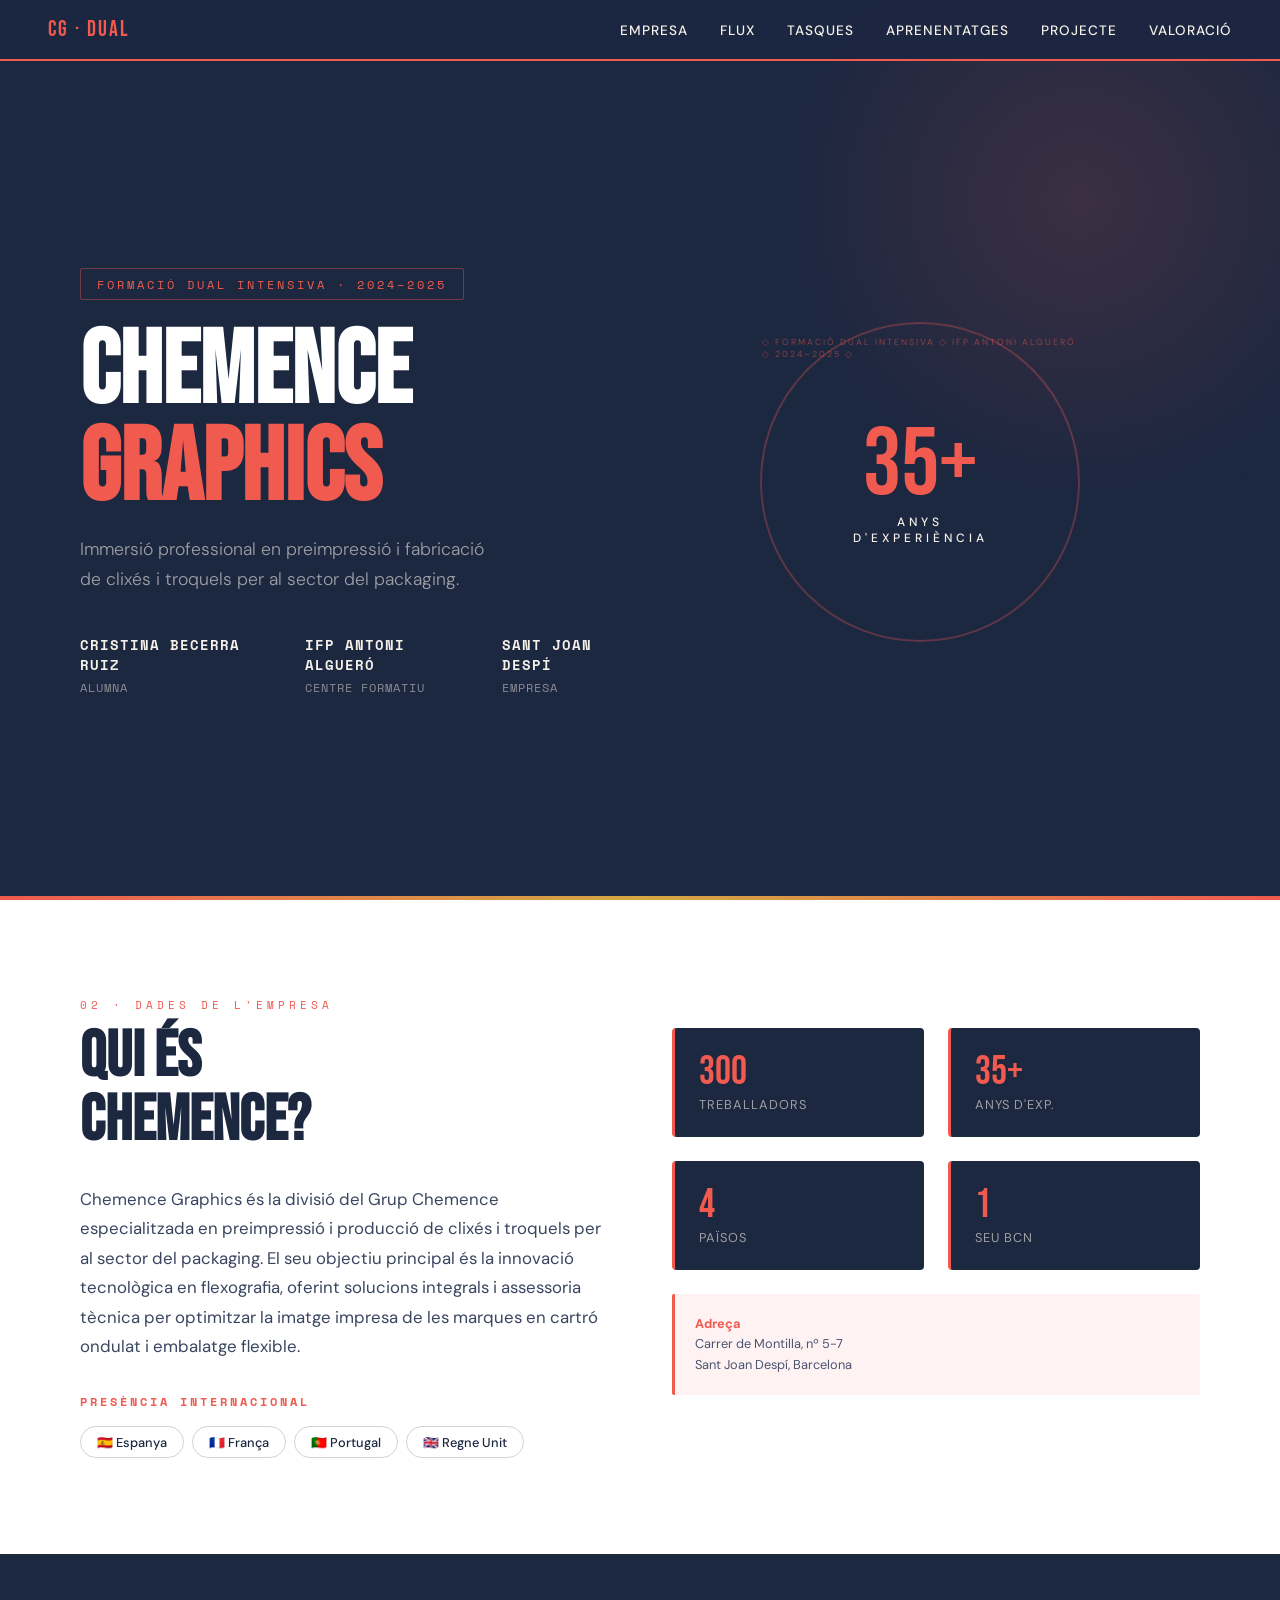
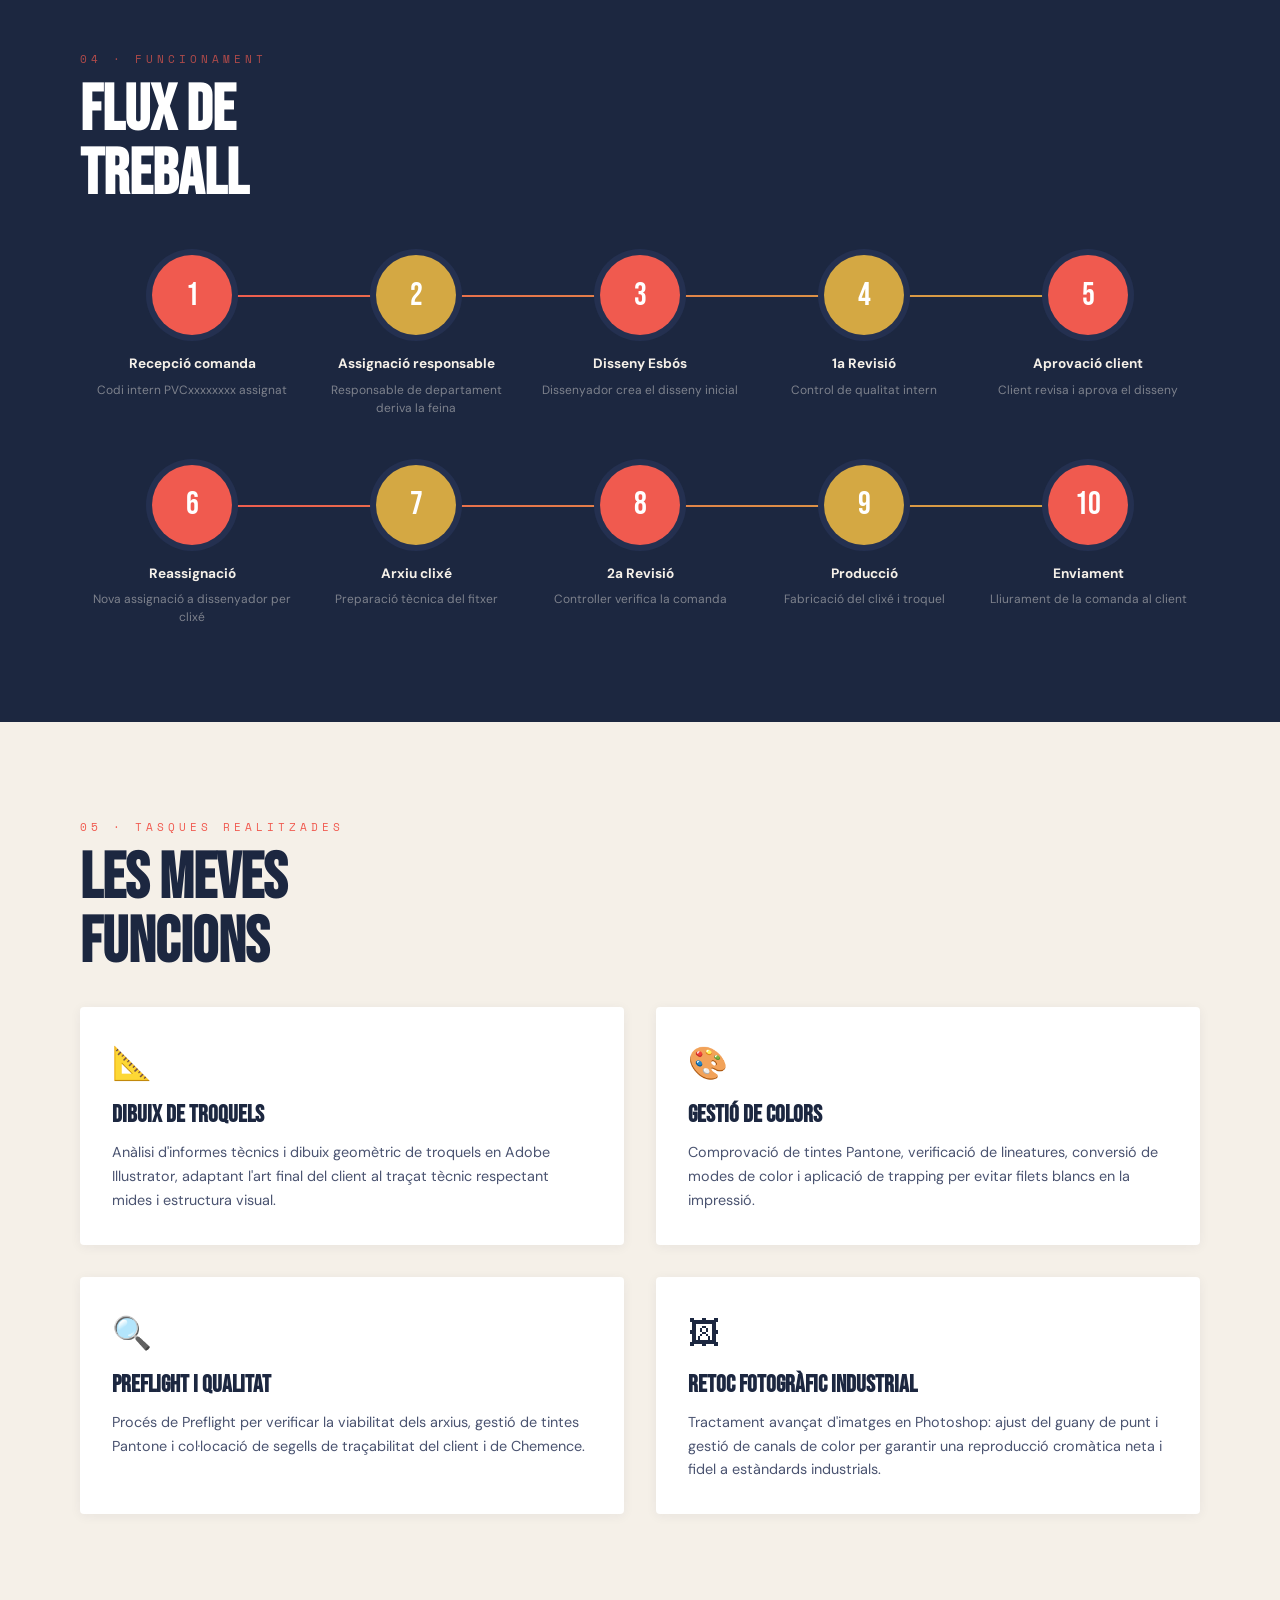
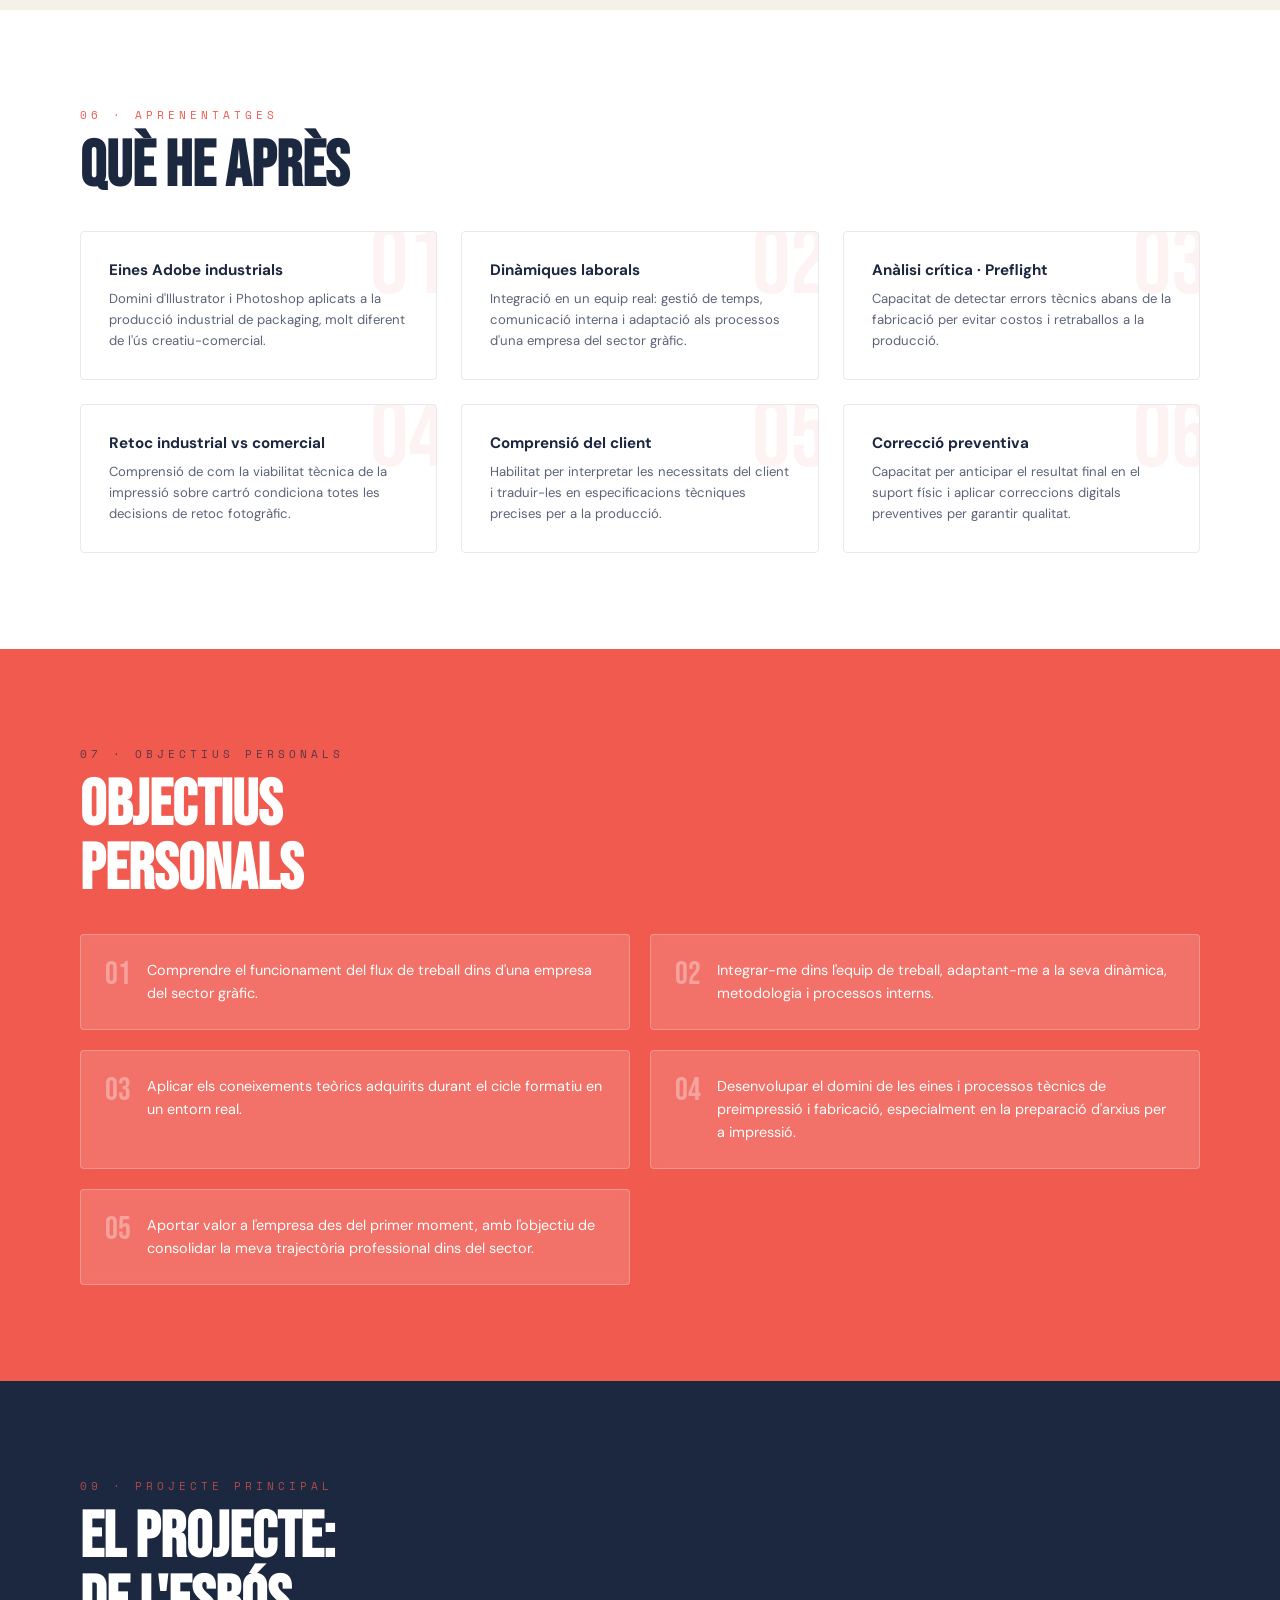
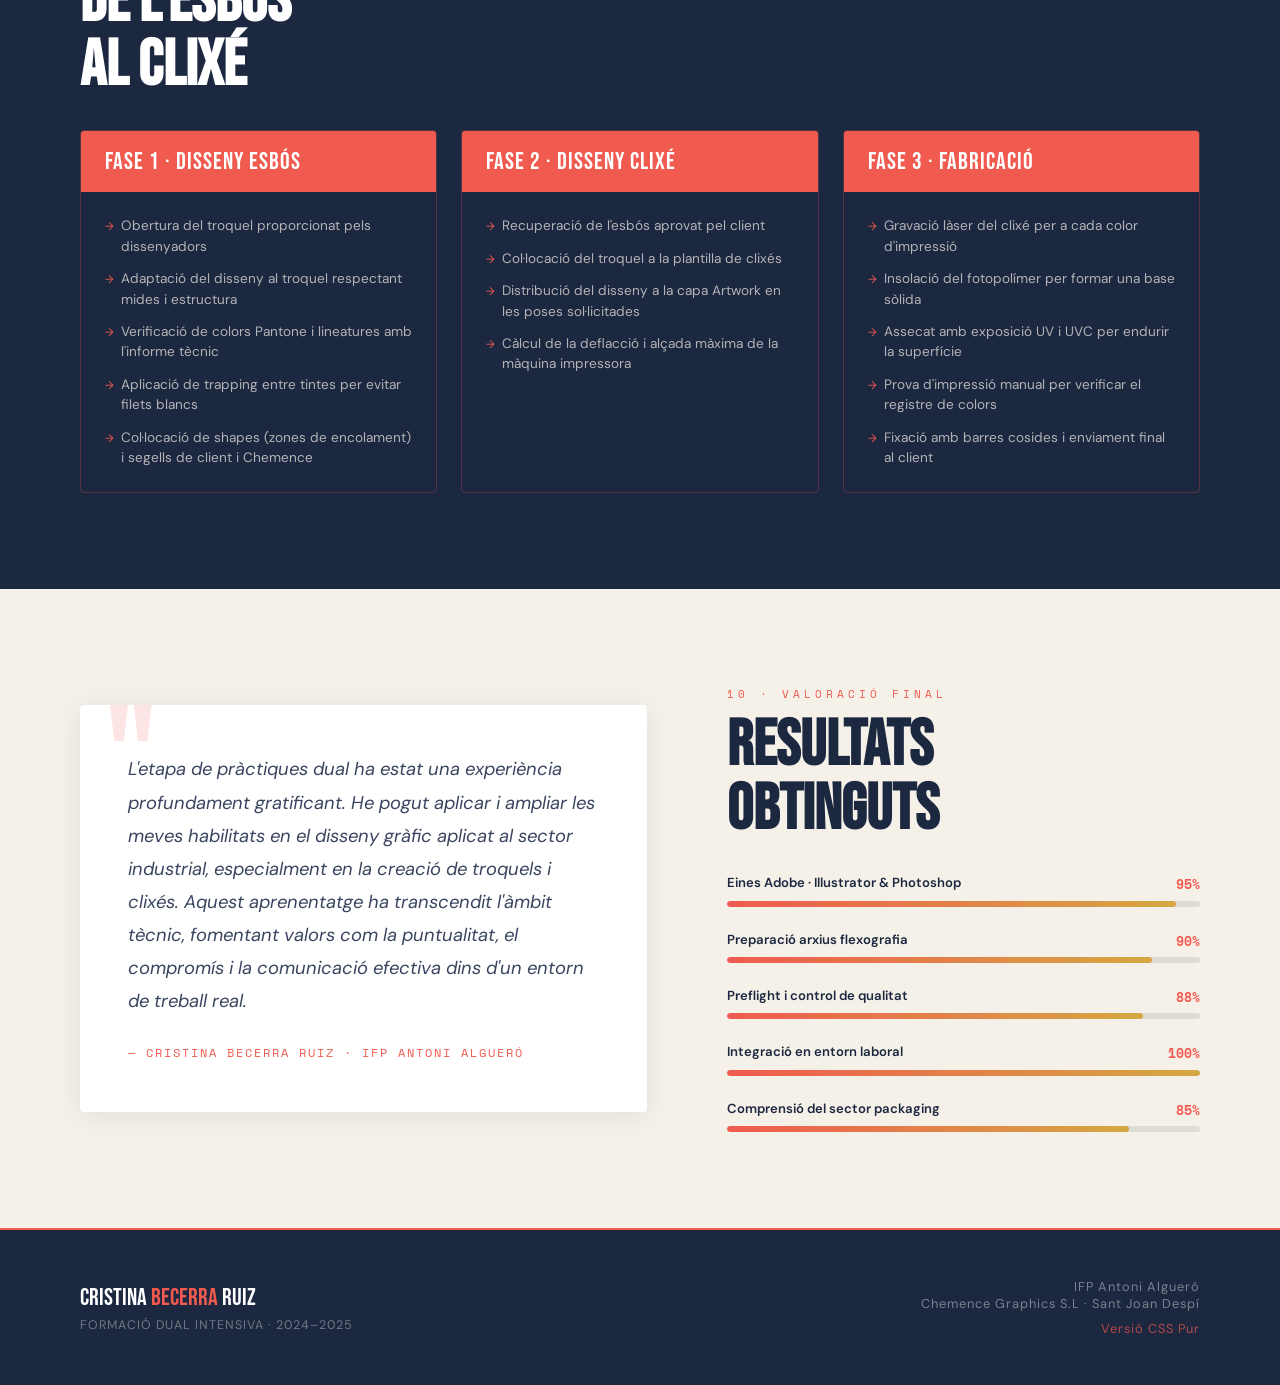
==== dual_cristina.html @ 57fed0a1 "Initial commit" ====
<!doctype html>
<html lang="ca">
  <head>
    <meta charset="UTF-8" />
    <meta name="viewport" content="width=device-width, initial-scale=1.0" />
    <title>
      Formació Dual Intensiva · Cristina Becerra · Chemence Graphics
    </title>
    <link rel="preconnect" href="https://fonts.googleapis.com" />
    <link
      href="https://fonts.googleapis.com/css2?family=Bebas+Neue&family=DM+Sans:ital,wght@0,300;0,400;0,500;0,700;1,300&family=Space+Mono:wght@400;700&display=swap"
      rel="stylesheet"
    />
    <link rel="stylesheet" href="dual_cristina.css" />
  </head>
  <body>
    <nav>
      <div class="nav-logo">CG · Dual</div>
      <ul class="nav-links">
        <li><a href="#empresa">Empresa</a></li>
        <li><a href="#flux">Flux</a></li>
        <li><a href="#tasques">Tasques</a></li>
        <li><a href="#aprenentatges">Aprenentatges</a></li>
        <li><a href="#projecte">Projecte</a></li>
        <li><a href="#valoracio">Valoració</a></li>
      </ul>
    </nav>

    <div class="scroll-dot">
      <a href="#empresa" title="Empresa"></a>
      <a href="#flux" title="Flux"></a>
      <a href="#tasques" title="Tasques"></a>
      <a href="#aprenentatges" title="Aprenentatges"></a>
      <a href="#projecte" title="Projecte"></a>
      <a href="#valoracio" title="Valoració"></a>
    </div>

    <!-- HERO -->
    <section class="hero" id="hero">
      <div class="hero-text">
        <div class="hero-tag">Formació Dual Intensiva · 2024–2025</div>
        <h1>Chemence<br /><span>Graphics</span></h1>
        <p class="hero-sub">
          Immersió professional en preimpressió i fabricació de clixés i
          troquels per al sector del packaging.
        </p>
        <div class="hero-meta">
          <div><strong>Cristina Becerra Ruiz</strong>Alumna</div>
          <div><strong>IFP Antoni Algueró</strong>Centre Formatiu</div>
          <div><strong>Sant Joan Despí</strong>Empresa</div>
        </div>
      </div>
      <div class="hero-visual">
        <div class="hero-badge">
          <div class="hero-badge-inner">
            <div class="big-num">35+</div>
            <div class="big-label">Anys<br />d'experiència</div>
          </div>
        </div>
      </div>
    </section>

    <!-- EMPRESA -->
    <section class="empresa" id="empresa">
      <div class="empresa-grid">
        <div>
          <div class="section-label">02 · Dades de l'empresa</div>
          <h2 class="section-title">Qui és<br />Chemence?</h2>
          <p class="empresa-desc">
            Chemence Graphics és la divisió del Grup Chemence especialitzada en
            preimpressió i producció de clixés i troquels per al sector del
            packaging. El seu objectiu principal és la innovació tecnològica en
            flexografia, oferint solucions integrals i assessoria tècnica per
            optimitzar la imatge impresa de les marques en cartró ondulat i
            embalatge flexible.
          </p>
          <div class="empresa-locations">
            <h4>Presència internacional</h4>
            <div class="location-tags">
              <span class="location-tag">🇪🇸 Espanya</span>
              <span class="location-tag">🇫🇷 França</span>
              <span class="location-tag">🇵🇹 Portugal</span>
              <span class="location-tag">🇬🇧 Regne Unit</span>
            </div>
          </div>
        </div>
        <div>
          <div class="empresa-stats">
            <div class="stat-card">
              <div class="stat-num">300</div>
              <div class="stat-label">Treballadors</div>
            </div>
            <div class="stat-card">
              <div class="stat-num">35+</div>
              <div class="stat-label">Anys d'exp.</div>
            </div>
            <div class="stat-card">
              <div class="stat-num">4</div>
              <div class="stat-label">Països</div>
            </div>
            <div class="stat-card">
              <div class="stat-num">1</div>
              <div class="stat-label">Seu BCN</div>
            </div>
          </div>
          <div
            style="
              margin-top: 1.5rem;
              padding: 1.25rem;
              background: rgba(240, 90, 79, 0.07);
              border-left: 3px solid var(--coral);
              border-radius: 2px;
            "
          >
            <p style="font-size: 0.8rem; color: #4a5370; line-height: 1.6">
              <strong style="color: var(--coral)">Adreça</strong><br />Carrer de
              Montilla, nº 5-7<br />Sant Joan Despí, Barcelona
            </p>
          </div>
        </div>
      </div>
    </section>

    <!-- FLUX -->
    <section class="flux" id="flux">
      <div class="section-label" style="color: rgba(240, 90, 79, 0.7)">
        04 · Funcionament
      </div>
      <h2 class="section-title">Flux de<br />treball</h2>
      <div class="flux-steps">
        <div class="flux-step">
          <div class="step-num">1</div>
          <div class="step-title">Recepció comanda</div>
          <div class="step-desc">Codi intern PVCxxxxxxxx assignat</div>
        </div>
        <div class="flux-step">
          <div class="step-num">2</div>
          <div class="step-title">Assignació responsable</div>
          <div class="step-desc">
            Responsable de departament deriva la feina
          </div>
        </div>
        <div class="flux-step">
          <div class="step-num">3</div>
          <div class="step-title">Disseny Esbós</div>
          <div class="step-desc">Dissenyador crea el disseny inicial</div>
        </div>
        <div class="flux-step">
          <div class="step-num">4</div>
          <div class="step-title">1a Revisió</div>
          <div class="step-desc">Control de qualitat intern</div>
        </div>
        <div class="flux-step">
          <div class="step-num">5</div>
          <div class="step-title">Aprovació client</div>
          <div class="step-desc">Client revisa i aprova el disseny</div>
        </div>
      </div>
      <div class="flux-steps" style="margin-top: 3rem">
        <div class="flux-step">
          <div class="step-num">6</div>
          <div class="step-title">Reassignació</div>
          <div class="step-desc">Nova assignació a dissenyador per clixé</div>
        </div>
        <div class="flux-step">
          <div class="step-num">7</div>
          <div class="step-title">Arxiu clixé</div>
          <div class="step-desc">Preparació tècnica del fitxer</div>
        </div>
        <div class="flux-step">
          <div class="step-num">8</div>
          <div class="step-title">2a Revisió</div>
          <div class="step-desc">Controller verifica la comanda</div>
        </div>
        <div class="flux-step">
          <div class="step-num">9</div>
          <div class="step-title">Producció</div>
          <div class="step-desc">Fabricació del clixé i troquel</div>
        </div>
        <div class="flux-step">
          <div class="step-num">10</div>
          <div class="step-title">Enviament</div>
          <div class="step-desc">Lliurament de la comanda al client</div>
        </div>
      </div>
    </section>

    <!-- TASQUES -->
    <section class="tasques" id="tasques">
      <div class="section-label">05 · Tasques realitzades</div>
      <h2 class="section-title">Les meves<br />funcions</h2>
      <div class="tasques-grid">
        <div class="tasca-card">
          <div class="tasca-icon">📐</div>
          <h3>Dibuix de troquels</h3>
          <p>
            Anàlisi d'informes tècnics i dibuix geomètric de troquels en Adobe
            Illustrator, adaptant l'art final del client al traçat tècnic
            respectant mides i estructura visual.
          </p>
        </div>
        <div class="tasca-card">
          <div class="tasca-icon">🎨</div>
          <h3>Gestió de colors</h3>
          <p>
            Comprovació de tintes Pantone, verificació de lineatures, conversió
            de modes de color i aplicació de trapping per evitar filets blancs
            en la impressió.
          </p>
        </div>
        <div class="tasca-card">
          <div class="tasca-icon">🔍</div>
          <h3>Preflight i qualitat</h3>
          <p>
            Procés de Preflight per verificar la viabilitat dels arxius, gestió
            de tintes Pantone i col·locació de segells de traçabilitat del
            client i de Chemence.
          </p>
        </div>
        <div class="tasca-card">
          <div class="tasca-icon">🖼</div>
          <h3>Retoc fotogràfic industrial</h3>
          <p>
            Tractament avançat d'imatges en Photoshop: ajust del guany de punt i
            gestió de canals de color per garantir una reproducció cromàtica
            neta i fidel a estàndards industrials.
          </p>
        </div>
      </div>
    </section>

    <!-- APRENENTATGES -->
    <section class="aprenentatges" id="aprenentatges">
      <div class="section-label">06 · Aprenentatges</div>
      <h2 class="section-title">Què he après</h2>
      <div class="aprenen-list">
        <div class="aprenen-item" data-num="01">
          <h4>Eines Adobe industrials</h4>
          <p>
            Domini d'Illustrator i Photoshop aplicats a la producció industrial
            de packaging, molt diferent de l'ús creatiu-comercial.
          </p>
        </div>
        <div class="aprenen-item" data-num="02">
          <h4>Dinàmiques laborals</h4>
          <p>
            Integració en un equip real: gestió de temps, comunicació interna i
            adaptació als processos d'una empresa del sector gràfic.
          </p>
        </div>
        <div class="aprenen-item" data-num="03">
          <h4>Anàlisi crítica · Preflight</h4>
          <p>
            Capacitat de detectar errors tècnics abans de la fabricació per
            evitar costos i retraballos a la producció.
          </p>
        </div>
        <div class="aprenen-item" data-num="04">
          <h4>Retoc industrial vs comercial</h4>
          <p>
            Comprensió de com la viabilitat tècnica de la impressió sobre cartró
            condiciona totes les decisions de retoc fotogràfic.
          </p>
        </div>
        <div class="aprenen-item" data-num="05">
          <h4>Comprensió del client</h4>
          <p>
            Habilitat per interpretar les necessitats del client i traduir-les
            en especificacions tècniques precises per a la producció.
          </p>
        </div>
        <div class="aprenen-item" data-num="06">
          <h4>Correcció preventiva</h4>
          <p>
            Capacitat per anticipar el resultat final en el suport físic i
            aplicar correccions digitals preventives per garantir qualitat.
          </p>
        </div>
      </div>
    </section>

    <!-- OBJECTIUS -->
    <section class="objectius" id="objectius">
      <div class="section-label">07 · Objectius personals</div>
      <h2 class="section-title">Objectius<br />Personals</h2>
      <div class="obj-list">
        <div class="obj-item">
          <span class="obj-num">01</span>
          <p class="obj-text">
            Comprendre el funcionament del flux de treball dins d'una empresa
            del sector gràfic.
          </p>
        </div>
        <div class="obj-item">
          <span class="obj-num">02</span>
          <p class="obj-text">
            Integrar-me dins l'equip de treball, adaptant-me a la seva dinàmica,
            metodologia i processos interns.
          </p>
        </div>
        <div class="obj-item">
          <span class="obj-num">03</span>
          <p class="obj-text">
            Aplicar els coneixements teòrics adquirits durant el cicle formatiu
            en un entorn real.
          </p>
        </div>
        <div class="obj-item">
          <span class="obj-num">04</span>
          <p class="obj-text">
            Desenvolupar el domini de les eines i processos tècnics de
            preimpressió i fabricació, especialment en la preparació d'arxius
            per a impressió.
          </p>
        </div>
        <div class="obj-item">
          <span class="obj-num">05</span>
          <p class="obj-text">
            Aportar valor a l'empresa des del primer moment, amb l'objectiu de
            consolidar la meva trajectòria professional dins del sector.
          </p>
        </div>
      </div>
    </section>

    <!-- PROJECTE -->
    <section class="projecte" id="projecte">
      <div class="section-label" style="color: rgba(240, 90, 79, 0.7)">
        09 · Projecte principal
      </div>
      <h2 class="section-title">El projecte:<br />De l'esbós<br />al clixé</h2>
      <div class="proj-phases">
        <div class="phase-card">
          <div class="phase-head">Fase 1 · Disseny Esbós</div>
          <div class="phase-body">
            <ul>
              <li>Obertura del troquel proporcionat pels dissenyadors</li>
              <li>
                Adaptació del disseny al troquel respectant mides i estructura
              </li>
              <li>
                Verificació de colors Pantone i lineatures amb l'informe tècnic
              </li>
              <li>
                Aplicació de trapping entre tintes per evitar filets blancs
              </li>
              <li>
                Col·locació de shapes (zones de encolament) i segells de client
                i Chemence
              </li>
            </ul>
          </div>
        </div>
        <div class="phase-card">
          <div class="phase-head">Fase 2 · Disseny Clixé</div>
          <div class="phase-body">
            <ul>
              <li>Recuperació de l'esbós aprovat pel client</li>
              <li>Col·locació del troquel a la plantilla de clixés</li>
              <li>
                Distribució del disseny a la capa Artwork en les poses
                sol·licitades
              </li>
              <li>
                Càlcul de la deflacció i alçada màxima de la màquina impressora
              </li>
            </ul>
          </div>
        </div>
        <div class="phase-card">
          <div class="phase-head">Fase 3 · Fabricació</div>
          <div class="phase-body">
            <ul>
              <li>Gravació làser del clixé per a cada color d'impressió</li>
              <li>Insolació del fotopolímer per formar una base sòlida</li>
              <li>Assecat amb exposició UV i UVC per endurir la superfície</li>
              <li>
                Prova d'impressió manual per verificar el registre de colors
              </li>
              <li>Fixació amb barres cosides i enviament final al client</li>
            </ul>
          </div>
        </div>
      </div>
    </section>

    <!-- VALORACIÓ -->
    <section class="valoracio" id="valoracio">
      <div class="val-quote">
        <p>
          L'etapa de pràctiques dual ha estat una experiència profundament
          gratificant. He pogut aplicar i ampliar les meves habilitats en el
          disseny gràfic aplicat al sector industrial, especialment en la
          creació de troquels i clixés. Aquest aprenentatge ha transcendit
          l'àmbit tècnic, fomentant valors com la puntualitat, el compromís i la
          comunicació efectiva dins d'un entorn de treball real.
        </p>
        <p class="val-author">— Cristina Becerra Ruiz · IFP Antoni Algueró</p>
      </div>
      <div>
        <div class="section-label">10 · Valoració final</div>
        <h2 class="section-title">Resultats<br />obtinguts</h2>
        <div class="val-metrics">
          <div class="metric-bar">
            <div class="metric-label">
              Eines Adobe · Illustrator & Photoshop <span>95%</span>
            </div>
            <div class="bar-bg">
              <div class="bar-fill" style="width: 95%"></div>
            </div>
          </div>
          <div class="metric-bar">
            <div class="metric-label">
              Preparació arxius flexografia <span>90%</span>
            </div>
            <div class="bar-bg">
              <div
                class="bar-fill"
                style="width: 90%; animation-delay: 0.1s"
              ></div>
            </div>
          </div>
          <div class="metric-bar">
            <div class="metric-label">
              Preflight i control de qualitat <span>88%</span>
            </div>
            <div class="bar-bg">
              <div
                class="bar-fill"
                style="width: 88%; animation-delay: 0.2s"
              ></div>
            </div>
          </div>
          <div class="metric-bar">
            <div class="metric-label">
              Integració en entorn laboral <span>100%</span>
            </div>
            <div class="bar-bg">
              <div
                class="bar-fill"
                style="width: 100%; animation-delay: 0.3s"
              ></div>
            </div>
          </div>
          <div class="metric-bar">
            <div class="metric-label">
              Comprensió del sector packaging <span>85%</span>
            </div>
            <div class="bar-bg">
              <div
                class="bar-fill"
                style="width: 85%; animation-delay: 0.4s"
              ></div>
            </div>
          </div>
        </div>
      </div>
    </section>

    <footer>
      <div>
        <div class="footer-brand">Cristina <span>Becerra</span> Ruiz</div>
        <p
          style="
            color: rgba(245, 240, 232, 0.4);
            font-size: 0.78rem;
            margin-top: 0.3rem;
            letter-spacing: 1px;
          "
        >
          FORMACIÓ DUAL INTENSIVA · 2024–2025
        </p>
      </div>
      <div class="footer-info">
        <p>IFP Antoni Algueró</p>
        <p>Chemence Graphics S.L · Sant Joan Despí</p>
        <p style="margin-top: 0.5rem; color: rgba(240, 90, 79, 0.7)">
          Versió CSS Pur
        </p>
      </div>
    </footer>
  </body>
</html>
---- dual_cristina.css ----
*,
*::before,
*::after {
  box-sizing: border-box;
  margin: 0;
  padding: 0;
}

:root {
  --coral: #f05a4f;
  --navy: #1c2740;
  --navy-mid: #243050;
  --cream: #f5f0e8;
  --white: #ffffff;
  --grey: #8a8fa0;
  --accent-gold: #d4a843;
}

html {
  scroll-behavior: smooth;
}

body {
  font-family: "DM Sans", sans-serif;
  background: var(--cream);
  color: var(--navy);
  overflow-x: hidden;
}

/* ── NAV ── */
nav {
  position: fixed;
  top: 0;
  left: 0;
  right: 0;
  z-index: 100;
  display: flex;
  justify-content: space-between;
  align-items: center;
  padding: 1rem 3rem;
  background: rgba(28, 39, 64, 0.97);
  backdrop-filter: blur(8px);
  border-bottom: 2px solid var(--coral);
}
.nav-logo {
  font-family: "Bebas Neue", sans-serif;
  font-size: 1.4rem;
  color: var(--coral);
  letter-spacing: 2px;
}
.nav-links {
  display: flex;
  gap: 2rem;
  list-style: none;
}
.nav-links a {
  color: var(--cream);
  text-decoration: none;
  font-size: 0.85rem;
  font-weight: 500;
  letter-spacing: 1px;
  text-transform: uppercase;
  transition: color 0.2s;
}
.nav-links a:hover {
  color: var(--coral);
}

/* ── HERO ── */
.hero {
  min-height: 100vh;
  display: grid;
  grid-template-columns: 1fr 1fr;
  align-items: center;
  background: var(--navy);
  padding: 8rem 5rem 4rem;
  position: relative;
  overflow: hidden;
}
.hero::before {
  content: "";
  position: absolute;
  top: -100px;
  right: -100px;
  width: 600px;
  height: 600px;
  background: radial-gradient(
    circle,
    rgba(240, 90, 79, 0.15) 0%,
    transparent 70%
  );
  border-radius: 50%;
}
.hero::after {
  content: "";
  position: absolute;
  bottom: 0;
  left: 0;
  right: 0;
  height: 4px;
  background: linear-gradient(
    90deg,
    var(--coral),
    var(--accent-gold),
    var(--coral)
  );
}
.hero-text {
  position: relative;
  z-index: 1;
}
.hero-tag {
  display: inline-block;
  font-family: "Space Mono", monospace;
  font-size: 0.75rem;
  letter-spacing: 3px;
  text-transform: uppercase;
  color: var(--coral);
  border: 1px solid rgba(240, 90, 79, 0.4);
  padding: 0.4rem 1rem;
  border-radius: 2px;
  margin-bottom: 1.5rem;
}
.hero h1 {
  font-family: "Bebas Neue", sans-serif;
  font-size: clamp(3.5rem, 8vw, 7rem);
  line-height: 0.95;
  color: var(--white);
  margin-bottom: 1rem;
}
.hero h1 span {
  color: var(--coral);
}
.hero-sub {
  font-size: 1.1rem;
  color: rgba(245, 240, 232, 0.6);
  font-weight: 300;
  margin-bottom: 2.5rem;
  max-width: 420px;
  line-height: 1.7;
}
.hero-meta {
  display: flex;
  gap: 2rem;
  font-family: "Space Mono", monospace;
  font-size: 0.75rem;
  color: rgba(245, 240, 232, 0.5);
  letter-spacing: 1px;
  text-transform: uppercase;
}
.hero-meta strong {
  display: block;
  color: var(--cream);
  font-size: 0.85rem;
  margin-bottom: 0.25rem;
}
.hero-visual {
  position: relative;
  z-index: 1;
  display: flex;
  justify-content: center;
  align-items: center;
}
.hero-badge {
  width: 320px;
  height: 320px;
  border: 2px solid rgba(240, 90, 79, 0.3);
  border-radius: 50%;
  display: flex;
  flex-direction: column;
  justify-content: center;
  align-items: center;
  position: relative;
  animation: rotate-ring 20s linear infinite;
}
@keyframes rotate-ring {
  from {
    transform: rotate(0deg);
  }
  to {
    transform: rotate(360deg);
  }
}
.hero-badge-inner {
  animation: rotate-ring 20s linear infinite reverse;
  text-align: center;
}
.hero-badge .big-num {
  font-family: "Bebas Neue", sans-serif;
  font-size: 6rem;
  line-height: 1;
  color: var(--coral);
}
.hero-badge .big-label {
  font-size: 0.75rem;
  letter-spacing: 4px;
  text-transform: uppercase;
  color: var(--cream);
  font-weight: 500;
}
.hero-badge::before {
  content: "◇ FORMACIÓ DUAL INTENSIVA ◇ IFP ANTONI ALGUERÓ ◇ 2024–2025 ◇ ";
  position: absolute;
  width: 100%;
  height: 100%;
  font-size: 0.55rem;
  letter-spacing: 2px;
  color: rgba(240, 90, 79, 0.5);
  /* circular text trick via clip */
  display: flex;
  justify-content: center;
  align-items: flex-start;
  padding-top: 12px;
}

/* ── SECTION BASE ── */
section {
  padding: 6rem 5rem;
}
.section-label {
  font-family: "Space Mono", monospace;
  font-size: 0.7rem;
  letter-spacing: 4px;
  text-transform: uppercase;
  color: var(--coral);
  margin-bottom: 0.75rem;
}
.section-title {
  font-family: "Bebas Neue", sans-serif;
  font-size: clamp(2.5rem, 5vw, 4.5rem);
  line-height: 1;
  margin-bottom: 2rem;
  color: var(--navy);
}

/* ── EMPRESA INFO ── */
.empresa {
  background: var(--white);
}
.empresa-grid {
  display: grid;
  grid-template-columns: 1fr 1fr;
  gap: 4rem;
  align-items: start;
}
.empresa-stats {
  display: grid;
  grid-template-columns: 1fr 1fr;
  gap: 1.5rem;
  margin-top: 2rem;
}
.stat-card {
  background: var(--navy);
  padding: 1.5rem;
  border-radius: 4px;
  border-left: 3px solid var(--coral);
}
.stat-card .stat-num {
  font-family: "Bebas Neue", sans-serif;
  font-size: 2.5rem;
  color: var(--coral);
  line-height: 1;
}
.stat-card .stat-label {
  font-size: 0.8rem;
  color: rgba(245, 240, 232, 0.6);
  letter-spacing: 1px;
  text-transform: uppercase;
  margin-top: 0.25rem;
}
.empresa-desc {
  font-size: 1.05rem;
  line-height: 1.75;
  color: #3a4560;
}
.empresa-locations {
  margin-top: 2rem;
}
.empresa-locations h4 {
  font-family: "Space Mono", monospace;
  font-size: 0.75rem;
  letter-spacing: 3px;
  text-transform: uppercase;
  color: var(--coral);
  margin-bottom: 1rem;
}
.location-tags {
  display: flex;
  flex-wrap: wrap;
  gap: 0.5rem;
}
.location-tag {
  padding: 0.4rem 1rem;
  border: 1px solid rgba(28, 39, 64, 0.2);
  border-radius: 100px;
  font-size: 0.8rem;
  color: var(--navy);
  font-weight: 500;
  transition: all 0.2s;
}
.location-tag:hover {
  background: var(--coral);
  color: white;
  border-color: var(--coral);
}

/* ── FLUX ── */
.flux {
  background: var(--navy);
}
.flux .section-title {
  color: var(--white);
}
.flux-steps {
  display: grid;
  grid-template-columns: repeat(5, 1fr);
  gap: 0;
  margin-top: 3rem;
  position: relative;
}
.flux-steps::before {
  content: "";
  position: absolute;
  top: 40px;
  left: 10%;
  right: 10%;
  height: 2px;
  background: linear-gradient(90deg, var(--coral), var(--accent-gold));
  z-index: 0;
}
.flux-step {
  display: flex;
  flex-direction: column;
  align-items: center;
  text-align: center;
  padding: 0 0.5rem;
  position: relative;
  z-index: 1;
  opacity: 0;
  transform: translateY(20px);
  animation: fadeUp 0.5s ease forwards;
}
.flux-step:nth-child(1) {
  animation-delay: 0.1s;
}
.flux-step:nth-child(2) {
  animation-delay: 0.2s;
}
.flux-step:nth-child(3) {
  animation-delay: 0.3s;
}
.flux-step:nth-child(4) {
  animation-delay: 0.4s;
}
.flux-step:nth-child(5) {
  animation-delay: 0.5s;
}
@keyframes fadeUp {
  to {
    opacity: 1;
    transform: translateY(0);
  }
}
.step-num {
  width: 80px;
  height: 80px;
  border-radius: 50%;
  background: var(--coral);
  color: white;
  font-family: "Bebas Neue", sans-serif;
  font-size: 2rem;
  display: flex;
  justify-content: center;
  align-items: center;
  margin-bottom: 1.25rem;
  position: relative;
  box-shadow: 0 0 0 6px var(--navy-mid);
}
.flux-step:nth-child(odd) .step-num {
  background: var(--coral);
}
.flux-step:nth-child(even) .step-num {
  background: var(--accent-gold);
}
.step-title {
  font-weight: 700;
  color: var(--cream);
  font-size: 0.85rem;
  margin-bottom: 0.5rem;
  line-height: 1.3;
}
.step-desc {
  font-size: 0.75rem;
  color: rgba(245, 240, 232, 0.45);
  line-height: 1.5;
}

/* ── TASQUES ── */
.tasques {
  background: var(--cream);
}
.tasques-grid {
  display: grid;
  grid-template-columns: 1fr 1fr;
  gap: 2rem;
  margin-top: 2rem;
}
.tasca-card {
  background: var(--white);
  padding: 2rem;
  border-radius: 4px;
  border-top: 3px solid transparent;
  transition:
    border-color 0.2s,
    transform 0.2s,
    box-shadow 0.2s;
  box-shadow: 0 2px 12px rgba(28, 39, 64, 0.06);
}
.tasca-card:hover {
  border-top-color: var(--coral);
  transform: translateY(-4px);
  box-shadow: 0 8px 32px rgba(28, 39, 64, 0.12);
}
.tasca-icon {
  font-size: 2rem;
  margin-bottom: 1rem;
}
.tasca-card h3 {
  font-family: "Bebas Neue", sans-serif;
  font-size: 1.5rem;
  margin-bottom: 0.75rem;
  color: var(--navy);
}
.tasca-card p {
  font-size: 0.9rem;
  color: #4a5370;
  line-height: 1.65;
}

/* ── APRENENTATGES ── */
.aprenentatges {
  background: var(--white);
}
.aprenen-list {
  display: grid;
  grid-template-columns: 1fr 1fr 1fr;
  gap: 1.5rem;
  margin-top: 2rem;
}
.aprenen-item {
  padding: 1.75rem;
  border: 1px solid rgba(28, 39, 64, 0.1);
  border-radius: 4px;
  position: relative;
  overflow: hidden;
  transition: all 0.25s;
}
.aprenen-item::before {
  content: attr(data-num);
  position: absolute;
  right: -10px;
  top: -15px;
  font-family: "Bebas Neue", sans-serif;
  font-size: 6rem;
  color: rgba(240, 90, 79, 0.07);
  line-height: 1;
  pointer-events: none;
}
.aprenen-item:hover {
  background: var(--navy);
  border-color: var(--coral);
}
.aprenen-item:hover h4 {
  color: var(--coral);
}
.aprenen-item:hover p {
  color: rgba(245, 240, 232, 0.7);
}
.aprenen-item h4 {
  font-weight: 700;
  font-size: 0.95rem;
  margin-bottom: 0.5rem;
  color: var(--navy);
  transition: color 0.25s;
}
.aprenen-item p {
  font-size: 0.82rem;
  color: #5a6378;
  line-height: 1.6;
  transition: color 0.25s;
}

/* ── OBJECTIUS ── */
.objectius {
  background: var(--coral);
}
.objectius .section-label {
  color: var(--navy);
  opacity: 0.7;
}
.objectius .section-title {
  color: var(--white);
}
.obj-list {
  display: grid;
  grid-template-columns: 1fr 1fr;
  gap: 1.25rem;
  margin-top: 2rem;
}
.obj-item {
  background: rgba(255, 255, 255, 0.15);
  border: 1px solid rgba(255, 255, 255, 0.25);
  border-radius: 4px;
  padding: 1.5rem;
  display: flex;
  gap: 1rem;
  align-items: flex-start;
  backdrop-filter: blur(4px);
  transition: background 0.2s;
}
.obj-item:hover {
  background: rgba(255, 255, 255, 0.25);
}
.obj-num {
  font-family: "Bebas Neue", sans-serif;
  font-size: 2rem;
  color: rgba(255, 255, 255, 0.35);
  line-height: 1;
  flex-shrink: 0;
}
.obj-text {
  font-size: 0.9rem;
  color: var(--white);
  line-height: 1.6;
}

/* ── PROJECTE ── */
.projecte {
  background: var(--navy);
}
.projecte .section-title {
  color: var(--white);
}
.proj-phases {
  display: grid;
  grid-template-columns: repeat(3, 1fr);
  gap: 1.5rem;
  margin-top: 2rem;
}
.phase-card {
  border: 1px solid rgba(240, 90, 79, 0.25);
  border-radius: 4px;
  overflow: hidden;
}
.phase-head {
  background: var(--coral);
  padding: 1rem 1.5rem;
  font-family: "Bebas Neue", sans-serif;
  font-size: 1.5rem;
  color: white;
  letter-spacing: 1px;
}
.phase-body {
  padding: 1.5rem;
}
.phase-body ul {
  list-style: none;
  display: flex;
  flex-direction: column;
  gap: 0.75rem;
}
.phase-body li {
  font-size: 0.85rem;
  color: rgba(245, 240, 232, 0.7);
  line-height: 1.5;
  padding-left: 1rem;
  position: relative;
}
.phase-body li::before {
  content: "→";
  position: absolute;
  left: 0;
  color: var(--coral);
  font-size: 0.7rem;
  top: 2px;
}

/* ── VALORACIÓ ── */
.valoracio {
  background: var(--cream);
  display: grid;
  grid-template-columns: 1.2fr 1fr;
  gap: 5rem;
  align-items: center;
}
.val-quote {
  position: relative;
  padding: 3rem;
  background: var(--white);
  border-radius: 4px;
  box-shadow: 0 4px 30px rgba(28, 39, 64, 0.08);
}
.val-quote::before {
  content: '"';
  font-family: "Bebas Neue", sans-serif;
  font-size: 10rem;
  color: var(--coral);
  opacity: 0.15;
  position: absolute;
  top: -1rem;
  left: 1.5rem;
  line-height: 1;
  pointer-events: none;
}
.val-quote p {
  font-size: 1.15rem;
  line-height: 1.8;
  color: #3a4560;
  font-style: italic;
  position: relative;
  z-index: 1;
}
.val-quote .val-author {
  margin-top: 1.5rem;
  font-style: normal;
  font-family: "Space Mono", monospace;
  font-size: 0.75rem;
  letter-spacing: 2px;
  text-transform: uppercase;
  color: var(--coral);
}
.val-metrics {
  display: flex;
  flex-direction: column;
  gap: 1.5rem;
}

.metric-label {
  display: flex;
  justify-content: space-between;
  font-size: 0.82rem;
  font-weight: 600;
  color: var(--navy);
  margin-bottom: 0.4rem;
}
.metric-label span {
  color: var(--coral);
  font-family: "Space Mono", monospace;
}
.bar-bg {
  height: 6px;
  background: rgba(28, 39, 64, 0.1);
  border-radius: 3px;
  overflow: hidden;
}
.bar-fill {
  height: 100%;
  border-radius: 3px;
  background: linear-gradient(90deg, var(--coral), var(--accent-gold));
  animation: grow 1.5s ease forwards;
  transform-origin: left;
}
@keyframes grow {
  from {
    transform: scaleX(0);
  }
  to {
    transform: scaleX(1);
  }
}

/* ── FOOTER ── */
footer {
  background: var(--navy);
  padding: 3rem 5rem;
  display: flex;
  justify-content: space-between;
  align-items: center;
  border-top: 2px solid var(--coral);
}
.footer-brand {
  font-family: "Bebas Neue", sans-serif;
  font-size: 1.5rem;
  color: var(--white);
}
.footer-brand span {
  color: var(--coral);
}
.footer-info {
  text-align: right;
}
.footer-info p {
  font-size: 0.8rem;
  color: rgba(245, 240, 232, 0.45);
  letter-spacing: 1px;
}
.footer-info a {
  color: var(--coral);
  text-decoration: none;
}

/* ── SCROLL INDICATOR ── */
.scroll-dot {
  position: fixed;
  right: 2rem;
  top: 50%;
  transform: translateY(-50%);
  display: flex;
  flex-direction: column;
  gap: 0.6rem;
  z-index: 99;
}
.scroll-dot a {
  width: 8px;
  height: 8px;
  border-radius: 50%;
  background: rgba(28, 39, 64, 0.2);
  display: block;
  transition: all 0.2s;
}
.scroll-dot a.active,
.scroll-dot a:hover {
  background: var(--coral);
  transform: scale(1.5);
}

@media (max-width: 900px) {
  nav {
    padding: 1rem 1.5rem;
  }
  .nav-links {
    display: none;
  }
  section {
    padding: 4rem 1.5rem;
  }
  .hero {
    grid-template-columns: 1fr;
    padding: 7rem 1.5rem 3rem;
    gap: 3rem;
  }
  .hero-visual {
    display: none;
  }
  .empresa-grid,
  .tasques-grid,
  .obj-list,
  .aprenen-list,
  .proj-phases,
  .valoracio {
    grid-template-columns: 1fr;
    gap: 2rem;
  }
  .flux-steps {
    grid-template-columns: 1fr 1fr;
  }
  .flux-steps::before {
    display: none;
  }
  footer {
    flex-direction: column;
    gap: 1.5rem;
    text-align: center;
  }
  .footer-info {
    text-align: center;
  }
  .scroll-dot {
    display: none;
  }
}
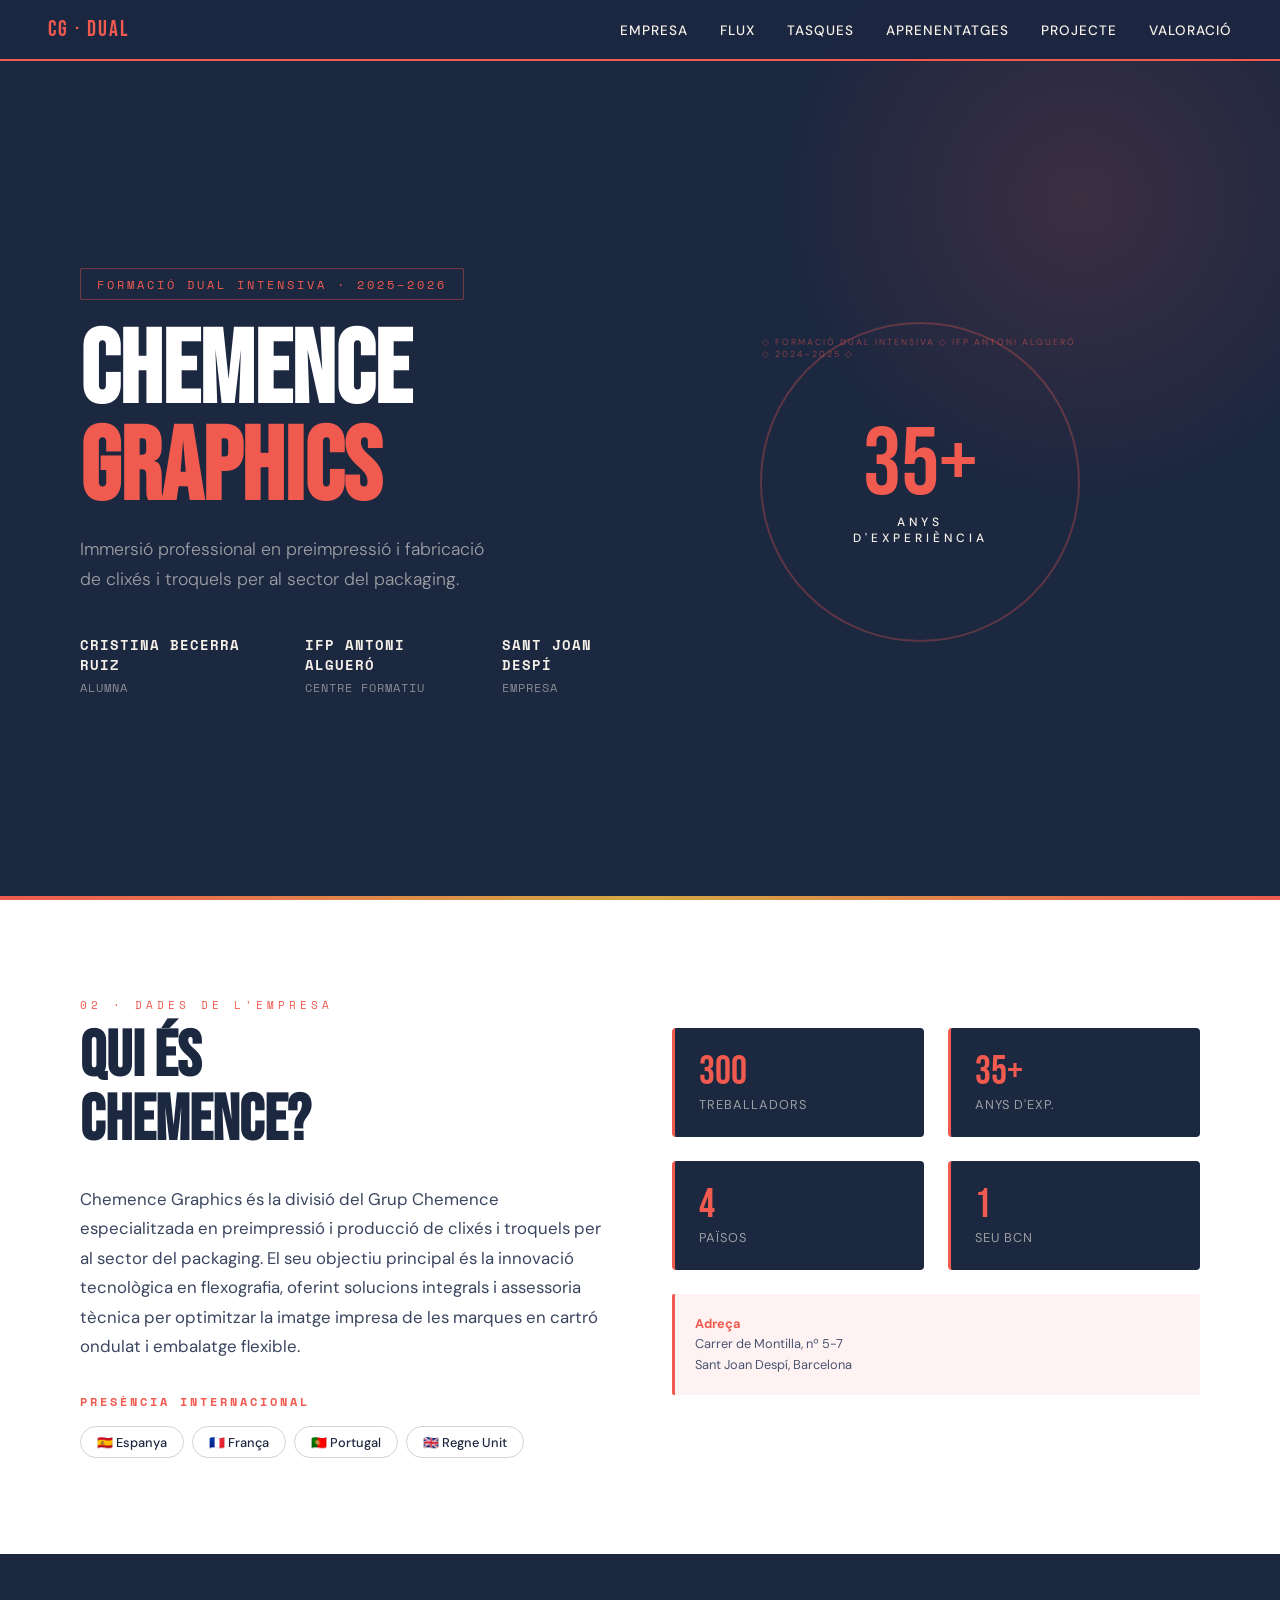
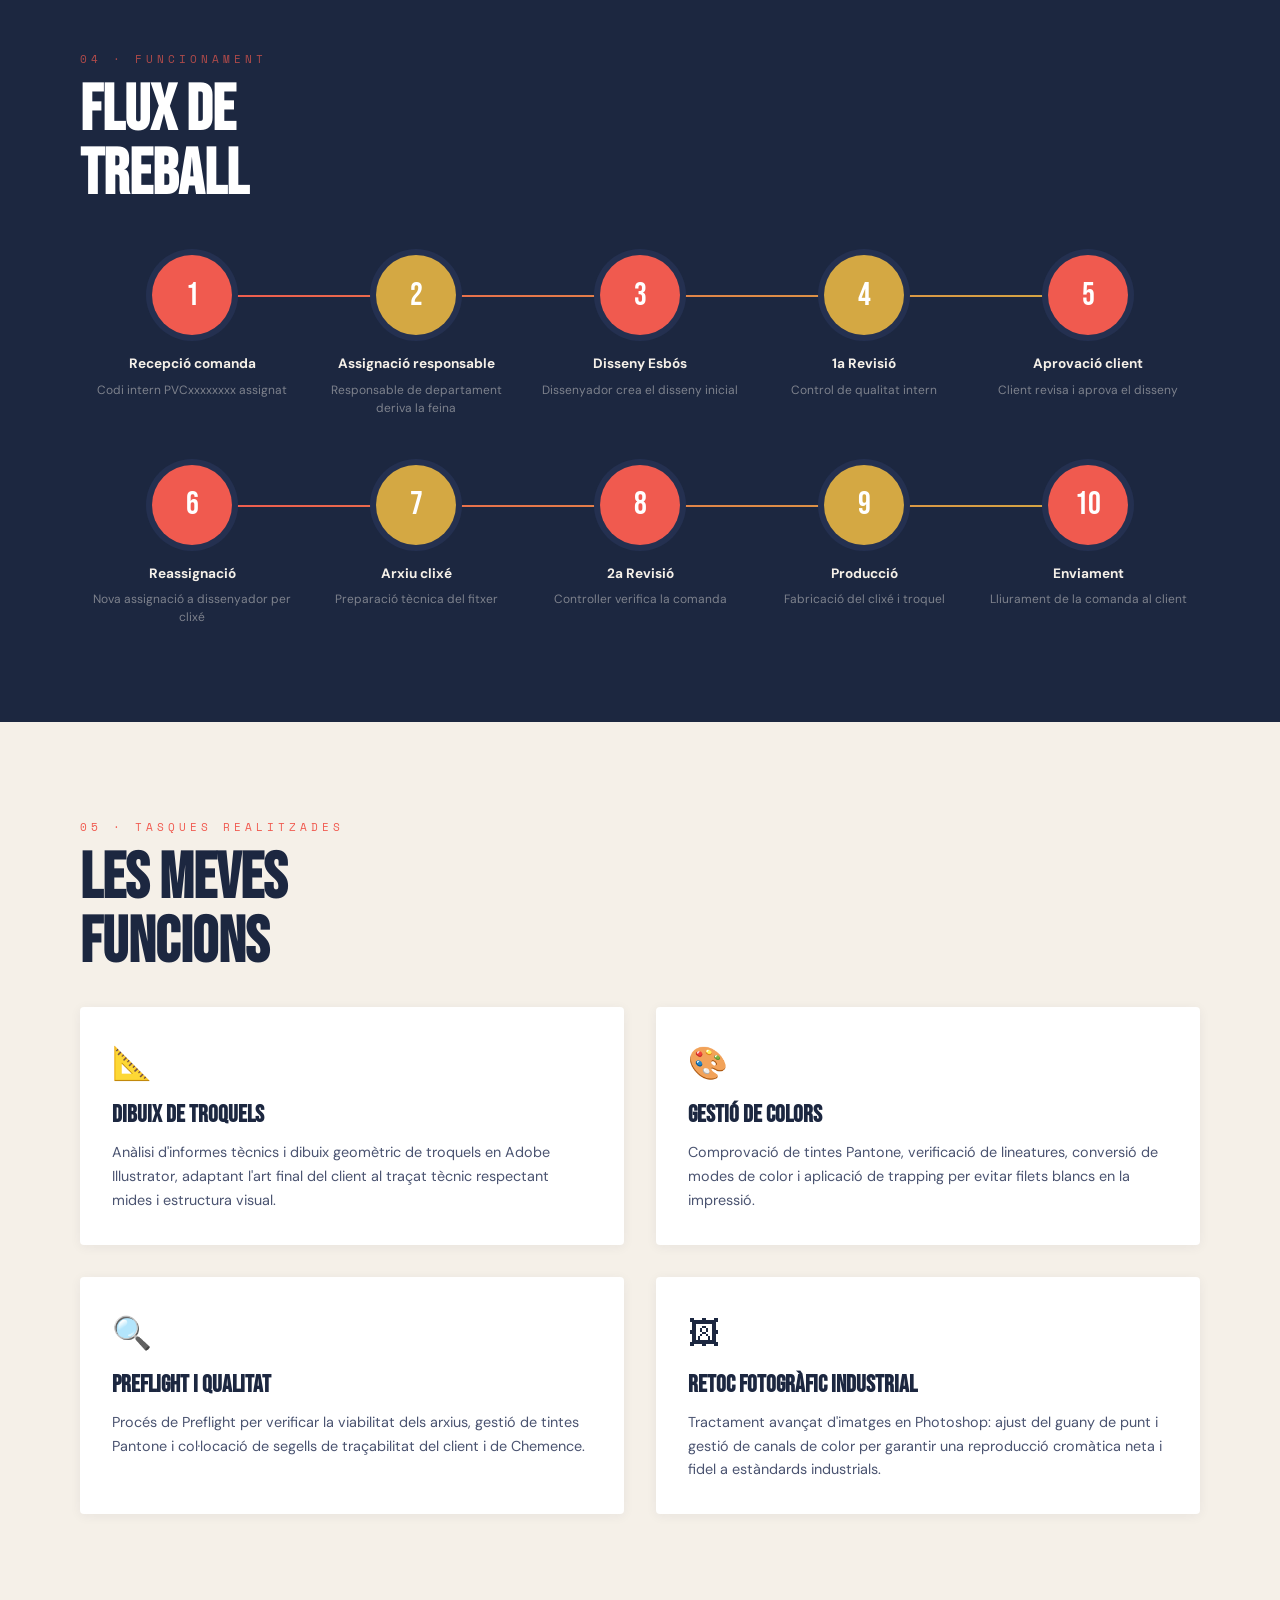
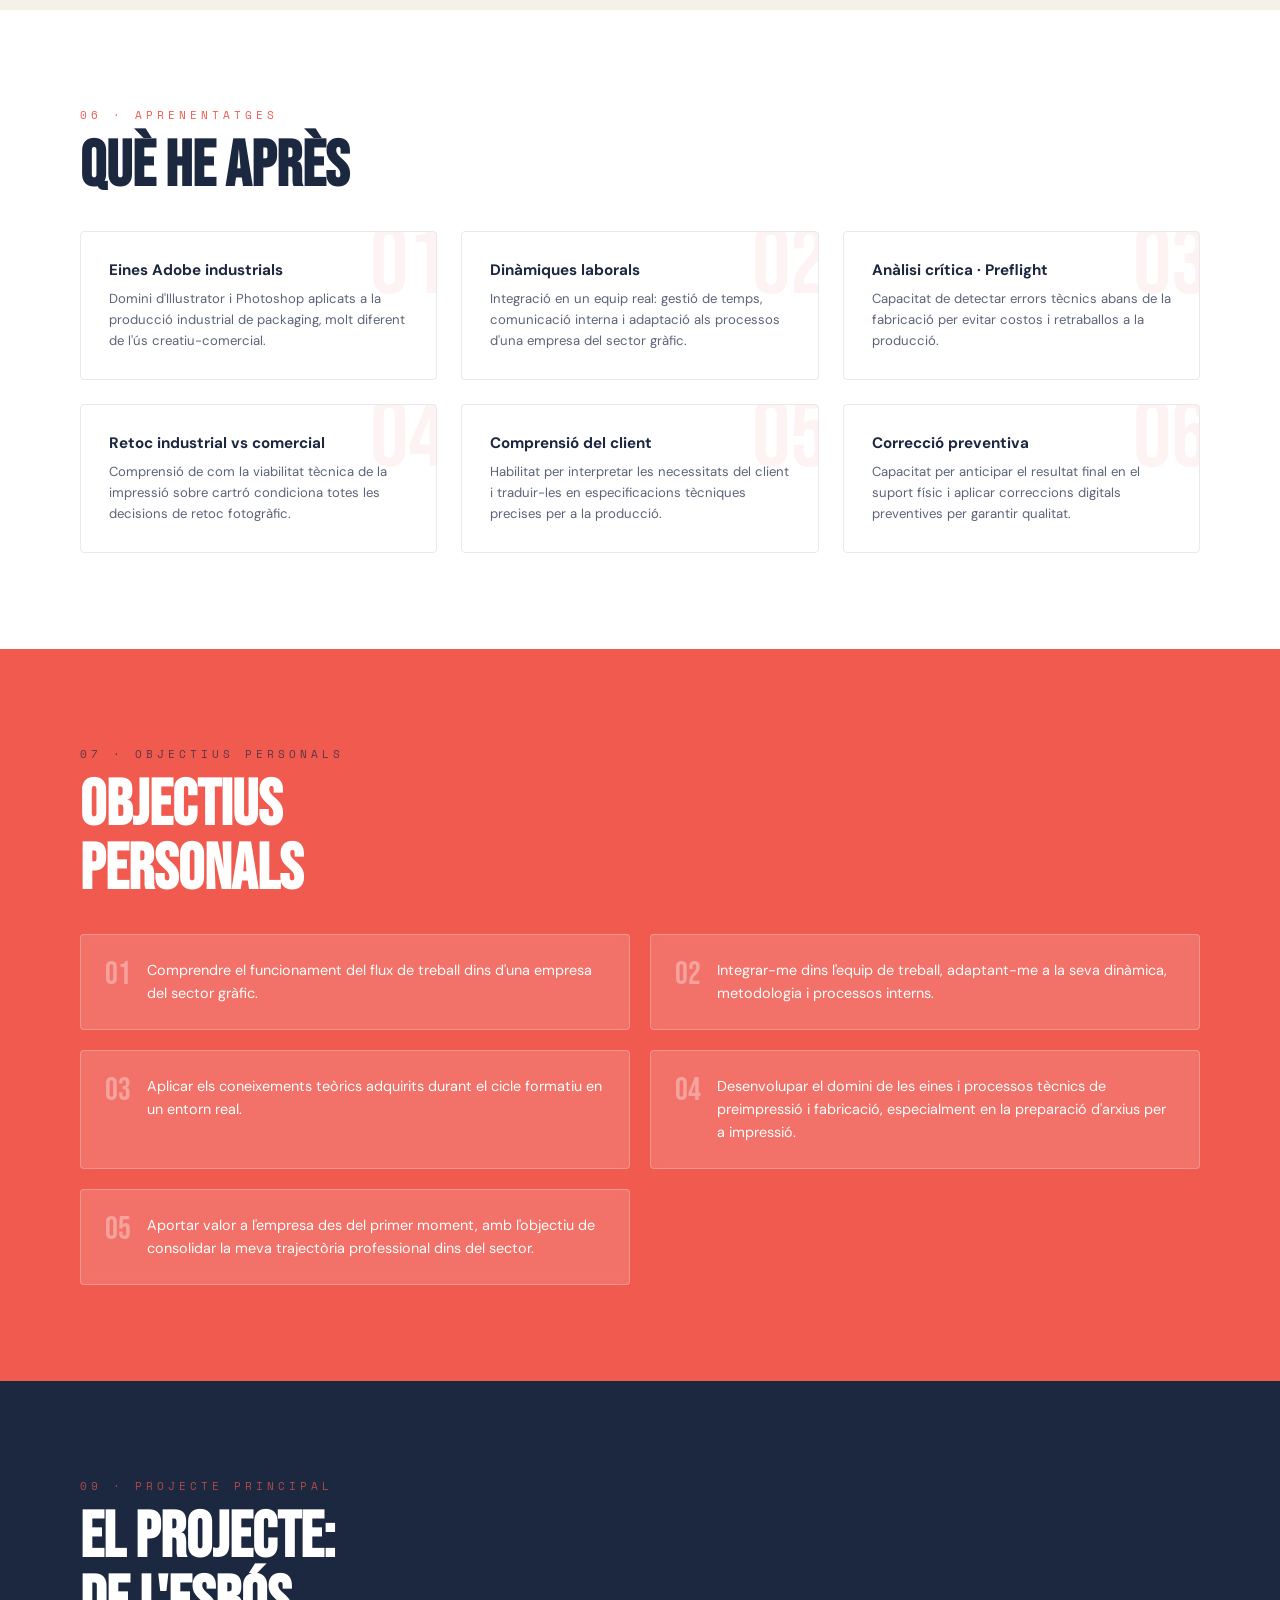
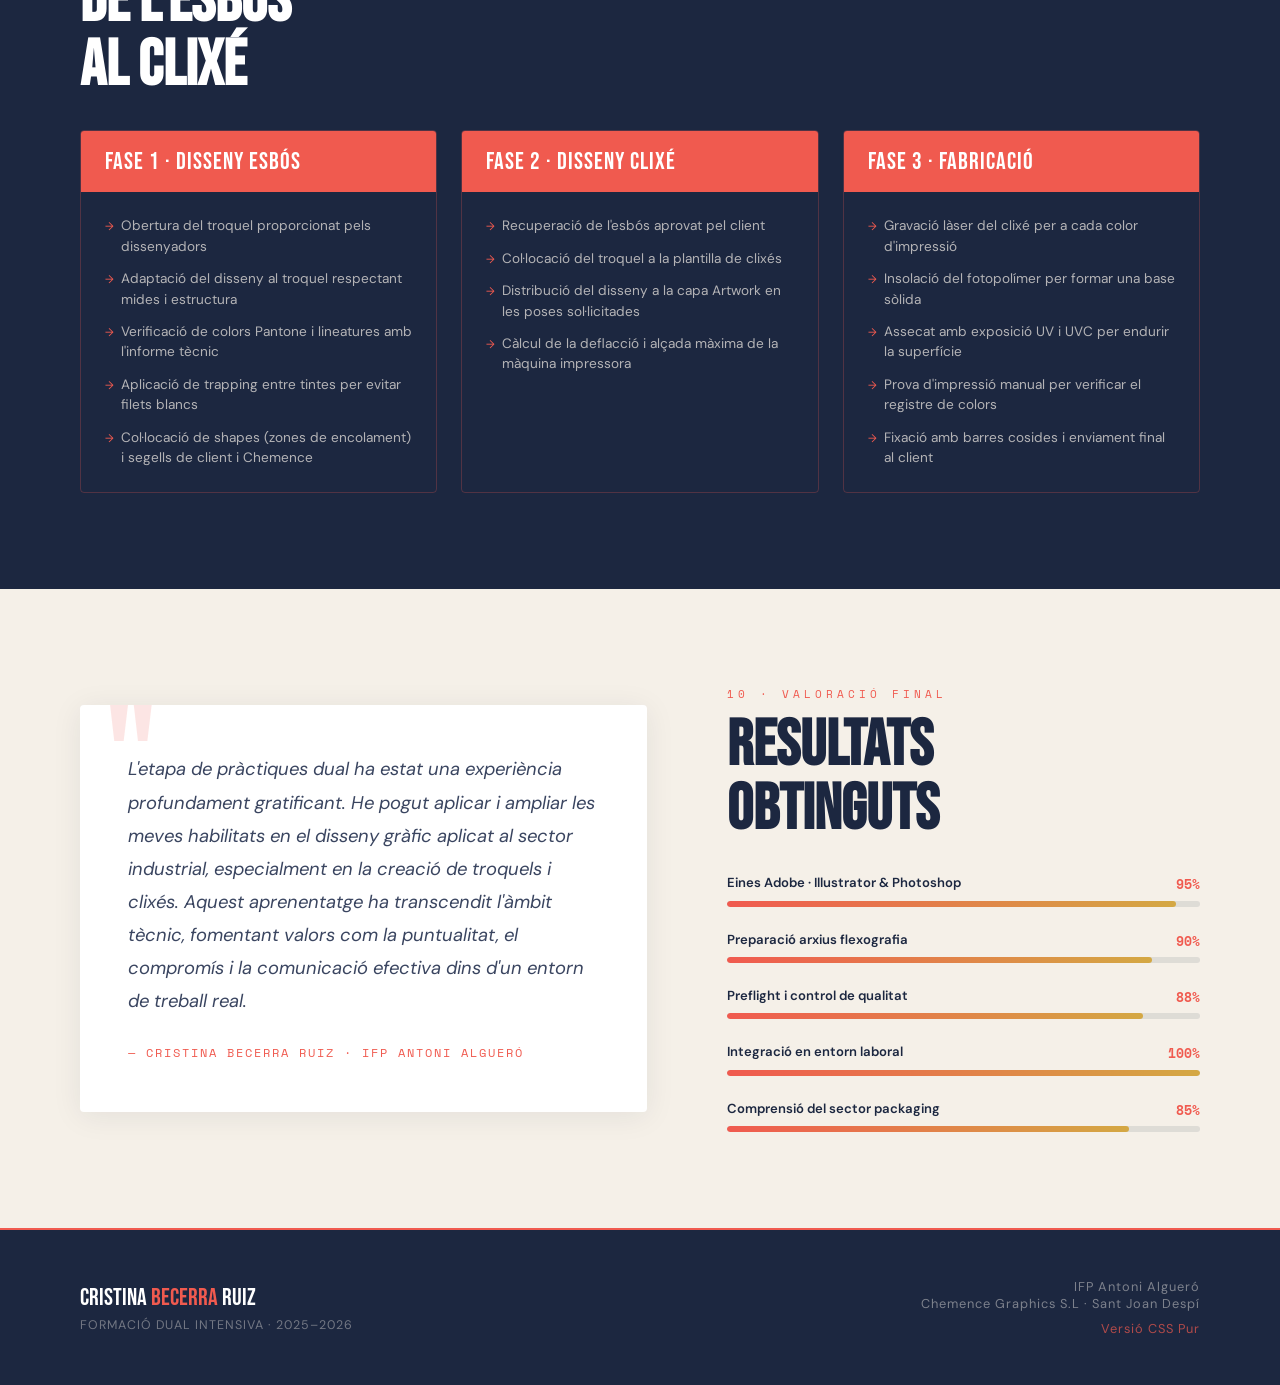
==== commit 96580223: "Initial code" ====
--- a/dual_cristina.html
+++ b/dual_cristina.html
@@ -38,7 +38,7 @@
     <!-- HERO -->
     <section class="hero" id="hero">
       <div class="hero-text">
-        <div class="hero-tag">Formació Dual Intensiva · 2024–2025</div>
+        <div class="hero-tag">Formació Dual Intensiva · 2025–2026</div>
         <h1>Chemence<br /><span>Graphics</span></h1>
         <p class="hero-sub">
           Immersió professional en preimpressió i fabricació de clixés i
@@ -468,7 +468,7 @@
             letter-spacing: 1px;
           "
         >
-          FORMACIÓ DUAL INTENSIVA · 2024–2025
+          FORMACIÓ DUAL INTENSIVA · 2025–2026
         </p>
       </div>
       <div class="footer-info">
